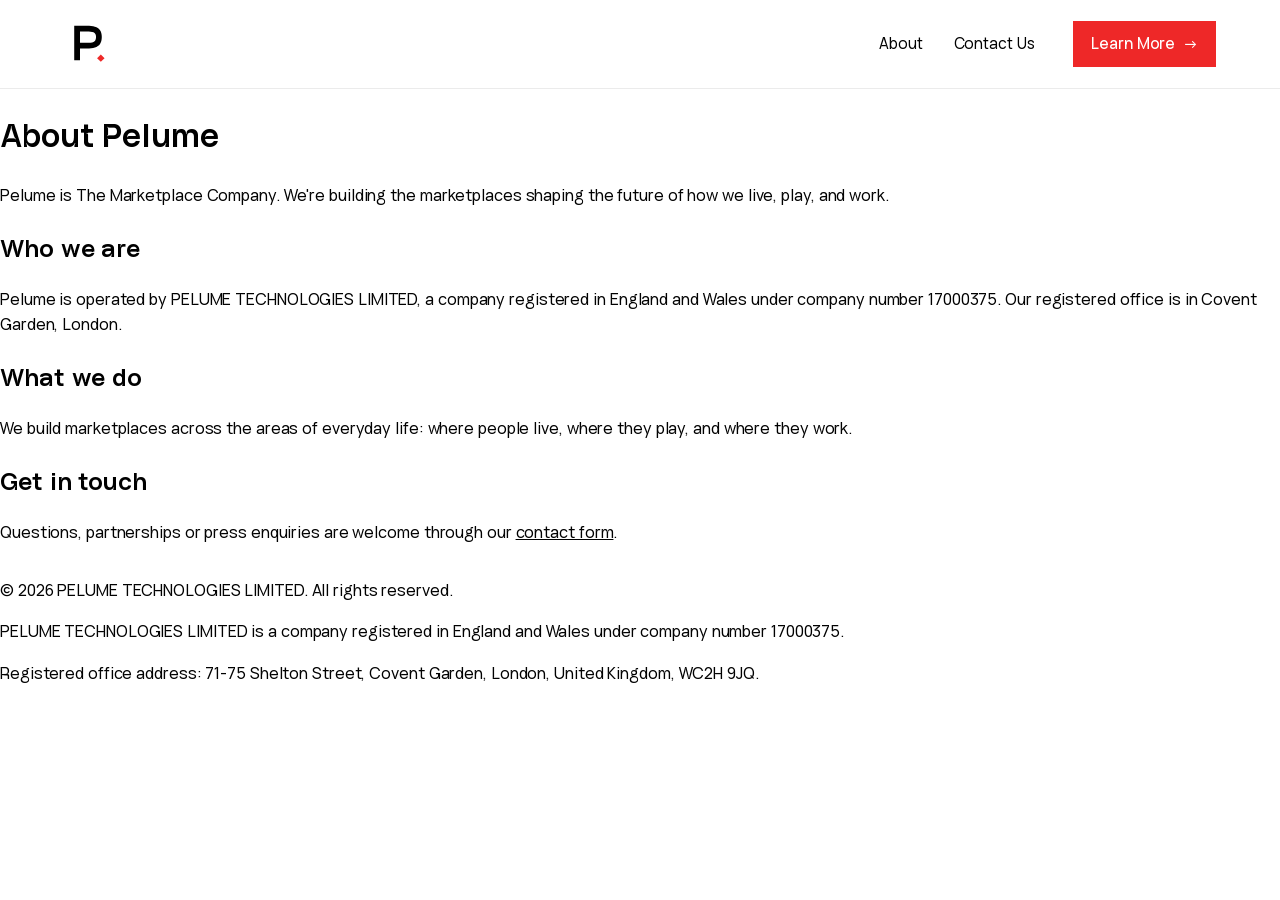
==== about.html @ f2cc62e0 "Create about.html" ====
<!DOCTYPE html>
<html lang="en-GB">
<head>
<meta charset="utf-8">
<meta name="viewport" content="width=device-width, initial-scale=1">
<meta name="color-scheme" content="light">
<meta name="theme-color" content="#ffffff">
<link rel="icon" href="favicon.ico" sizes="32x32">
<link rel="icon" href="paperclips.svg" type="image/svg+xml">
<link rel="apple-touch-icon" href="apple-touch-icon.png">
<link rel="preconnect" href="https://fonts.googleapis.com">
<link rel="preconnect" href="https://fonts.gstatic.com" crossorigin>
<link rel="stylesheet" href="https://fonts.googleapis.com/css2?family=Inter:wght@400;500&display=swap">
<link rel="preload" as="font" href="IDGrotesk-Regular-BF652cb1b4787d7.ttf" type="font/ttf" crossorigin>
<link rel="preload" as="font" href="IDGrotesk-Medium-BF652cb1b4765e1.ttf" type="font/ttf" crossorigin>
<link rel="preload" as="font" href="Jengah-q2Ozd.otf" type="font/otf" crossorigin>
<link rel="stylesheet" href="styles.css">
<link rel="stylesheet" href="additions.css">
<title>About — Pelume</title>
<meta name="description" content="Pelume is building the marketplaces shaping the future of how we live, play, and work.">
</head>
<body>
<header class="nav">
<a class="brand" href="index.html" aria-label="Pelume home">
<img src="pelume-icon-letter.svg" width="34" height="34" alt="">
</a>
<nav class="nav-links" aria-label="Primary">
<a href="about.html">About</a>
<a href="contact.html">Contact Us</a>
</nav>
<a class="btn" href="about.html">Learn More <span aria-hidden="true">→</span></a>
</header>
<main class="page">
<h1>About Pelume</h1>
<p class="lead">Pelume is The Marketplace Company. We're building the marketplaces shaping the future of how we live, play, and work.</p>
<section class="page-section">
<h2>Who we are</h2>
<p>Pelume is operated by PELUME TECHNOLOGIES LIMITED, a company registered in England and Wales under company number 17000375. Our registered office is in Covent Garden, London.</p>
</section>
<section class="page-section">
<h2>What we do</h2>
<p>We build marketplaces across the areas of everyday life: where people live, where they play, and where they work.</p>
</section>
<section class="page-section">
<h2>Get in touch</h2>
<p>Questions, partnerships or press enquiries are welcome through our <a href="contact.html">contact form</a>.</p>
</section>
</main>
<footer class="site-footer">
<p>&copy; 2026 PELUME TECHNOLOGIES LIMITED. All rights reserved.</p>
<p>PELUME TECHNOLOGIES LIMITED is a company registered in England and Wales under company number 17000375.</p>
<p>Registered office address: 71-75 Shelton Street, Covent Garden, London, United Kingdom, WC2H 9JQ.</p>
</footer>
</body>
</html>
---- styles.css ----
/* Pelume: a plain header and a hero with the paperclips flush in the corner
   and the legal line flush in the opposite one. One screen; nothing scrolls
   or animates itself. */

@font-face {
  font-family: "ID Grotesk";
  src: url("IDGrotesk-Book-BF652cb1b45dae8.ttf") format("truetype");
  font-weight: 350;
  font-style: normal;
  font-display: swap;
}

@font-face {
  font-family: "ID Grotesk";
  src: url("IDGrotesk-Regular-BF652cb1b4787d7.ttf") format("truetype");
  font-weight: 400;
  font-style: normal;
  font-display: swap;
}

@font-face {
  font-family: "ID Grotesk";
  src: url("IDGrotesk-Medium-BF652cb1b4765e1.ttf") format("truetype");
  font-weight: 500;
  font-style: normal;
  font-display: swap;
}

@font-face {
  font-family: "ID Grotesk";
  src: url("IDGrotesk-Semibold-BF652cb1b467d9d.ttf") format("truetype");
  font-weight: 600;
  font-style: normal;
  font-display: swap;
}

@font-face {
  font-family: "Jengah";
  src: url("Jengah-q2Ozd.otf") format("opentype");
  font-weight: 400;
  font-style: normal;
  font-display: swap;
}

:root {
  color-scheme: light;

  --paper: #ffffff;
  --ink: #000000;
  --grey: #6b6b6b;
  --line: rgba(0, 0, 0, 0.08);
  --red: #ee2828; /* the paperclip's own colour, averaged from its fills */

  --sans: "ID Grotesk", -apple-system, BlinkMacSystemFont, "Segoe UI", Roboto,
    Helvetica, Arial, sans-serif;


  --pad: clamp(24px, 5vw, 96px);
}

* {
  box-sizing: border-box;
}

html {
  -webkit-text-size-adjust: 100%;
}

html,
body {
  height: 100%;
}

body {
  display: flex;
  flex-direction: column;
  min-height: 100dvh;
  margin: 0;
  background: var(--paper);
  color: var(--ink);
  font-family: var(--sans);
  font-weight: 400;
  line-height: 1.6;
  letter-spacing: -0.006em;
  -webkit-font-smoothing: antialiased;
  -moz-osx-font-smoothing: grayscale;
}

a {
  color: inherit;
}

/* ---------------------------------------------------------------- button */

.btn {
  display: inline-flex;
  align-items: center;
  gap: 0.5em;
  background: var(--red);
  color: #fff;
  font-weight: 500;
  font-size: 0.95rem;
  text-decoration: none;
  white-space: nowrap;
  padding: 0.7em 1.2em;
  border-radius: 0;
  transition: opacity 0.15s ease;
}

.btn:hover,
.btn:focus-visible {
  opacity: 0.88;
}

/* ------------------------------------------------------------------- nav */

.nav {
  flex: 0 0 auto;
  display: flex;
  align-items: center;
  gap: clamp(16px, 3vw, 40px);
  padding: 20px var(--pad);
  border-bottom: 1px solid var(--line);
}

.brand {
  display: block;
  margin-right: auto;
  line-height: 0;
}

.brand img {
  display: block;
  width: 48px;
  height: 48px;
}

.nav-links {
  display: flex;
  align-items: center;
  gap: clamp(16px, 2.4vw, 32px);
}

.nav-links a {
  font-size: 0.95rem;
  text-decoration: none;
  color: var(--ink);
}

.nav-links a:hover {
  opacity: 0.7;
}

@media (max-width: 640px) {
  .nav-links {
    display: none;
  }
}

/* ----------------------------------------------------------------- hero */

.hero {
  position: relative;
  overflow: hidden;
  flex: 1 1 auto;
  padding: clamp(40px, 8vh, 96px) var(--pad) 0;
}

.hero-copy {
  position: relative;
  z-index: 1;
  max-width: 40em;
}

.hero-copy h1 {
  margin: 0;
  font-weight: 600;
  font-size: clamp(2.6rem, 1.6rem + 5vw, 5.4rem);
  line-height: 1.02;
  letter-spacing: -0.02em;
}

.hero-copy p {
  margin: clamp(20px, 3vh, 32px) 0 0;
  max-width: 30em;
  color: var(--grey);
  font-size: clamp(1.05rem, 0.9rem + 0.6vw, 1.35rem);
  line-height: 1.5;
}

.hero-copy .btn {
  margin-top: clamp(24px, 4vh, 36px);
}

.hero-mark {
  position: absolute;
  right: 0;
  bottom: 0;
  width: clamp(280px, 40vw, 620px);
  aspect-ratio: 1 / 1;
  pointer-events: none;
}

.hero-mark img {
  width: 100%;
  height: 100%;
  display: block;
}

/* Once the canvas is live, it draws the mark; the <img> stays for markup
   only and is hidden behind it. */
.hero-mark.is-live img {
  visibility: hidden;
}

.hero-mark canvas {
  position: absolute;
  inset: 0;
  width: 100%;
  height: 100%;
  display: block;
}
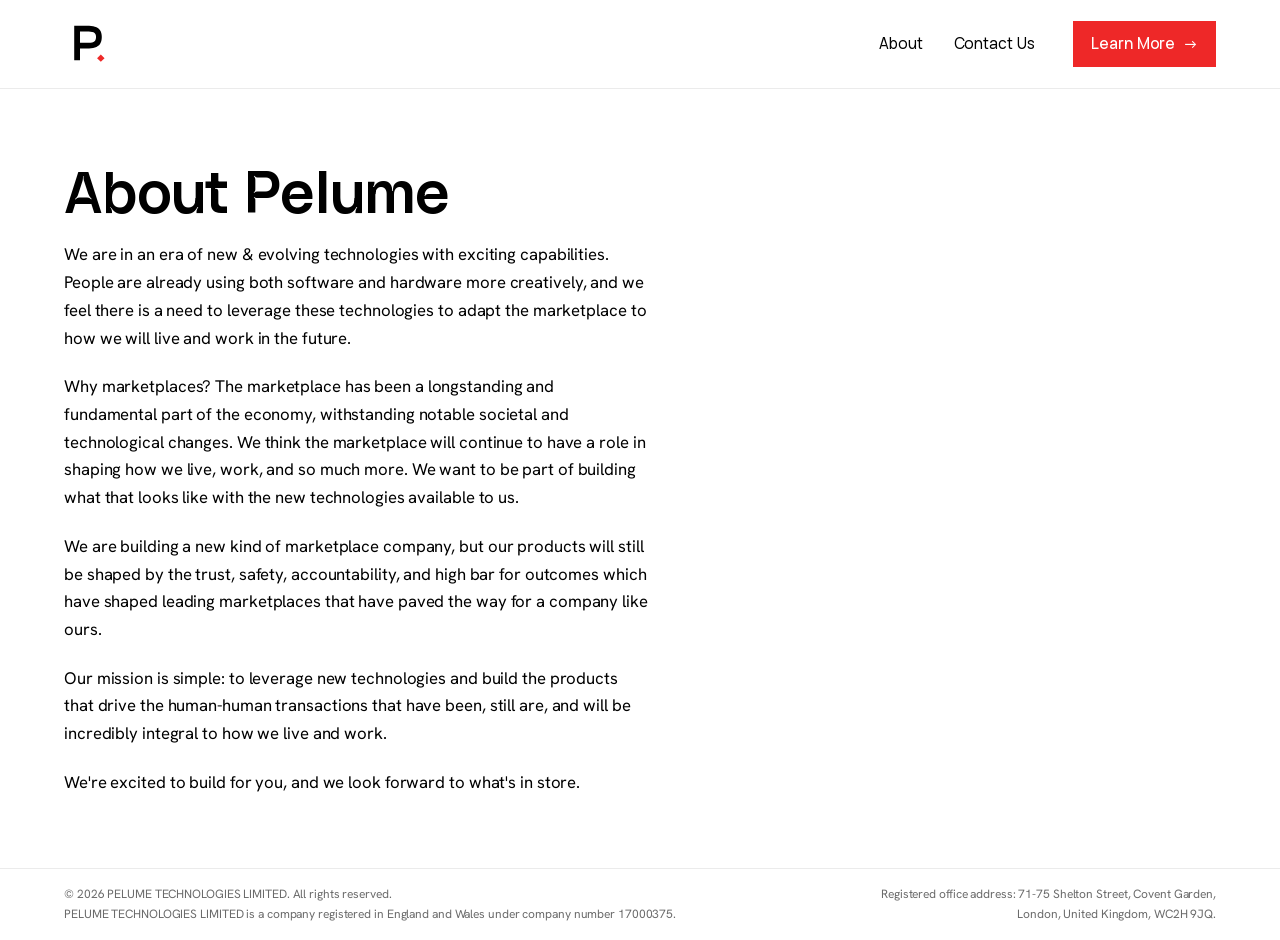
==== commit f92c93b2: "Update about.html" ====
--- a/about.html
+++ b/about.html
@@ -10,7 +10,7 @@
 <link rel="apple-touch-icon" href="apple-touch-icon.png">
 <link rel="preconnect" href="https://fonts.googleapis.com">
 <link rel="preconnect" href="https://fonts.gstatic.com" crossorigin>
-<link rel="stylesheet" href="https://fonts.googleapis.com/css2?family=Inter:wght@400;500&display=swap">
+<link rel="stylesheet" href="https://fonts.googleapis.com/css2?family=Hanken+Grotesk:wght@400;500&display=swap">
 <link rel="preload" as="font" href="IDGrotesk-Regular-BF652cb1b4787d7.ttf" type="font/ttf" crossorigin>
 <link rel="preload" as="font" href="IDGrotesk-Medium-BF652cb1b4765e1.ttf" type="font/ttf" crossorigin>
 <link rel="preload" as="font" href="Jengah-q2Ozd.otf" type="font/otf" crossorigin>
@@ -32,24 +32,18 @@
 </header>
 <main class="page">
 <h1>About Pelume</h1>
-<p class="lead">Pelume is The Marketplace Company. We're building the marketplaces shaping the future of how we live, play, and work.</p>
-<section class="page-section">
-<h2>Who we are</h2>
-<p>Pelume is operated by PELUME TECHNOLOGIES LIMITED, a company registered in England and Wales under company number 17000375. Our registered office is in Covent Garden, London.</p>
-</section>
-<section class="page-section">
-<h2>What we do</h2>
-<p>We build marketplaces across the areas of everyday life: where people live, where they play, and where they work.</p>
-</section>
-<section class="page-section">
-<h2>Get in touch</h2>
-<p>Questions, partnerships or press enquiries are welcome through our <a href="contact.html">contact form</a>.</p>
-</section>
+<p>We are in an era of new &amp; evolving technologies with exciting capabilities. People are already using both software and hardware more creatively, and we feel there is a need to leverage these technologies to adapt the marketplace to how we will live and work in the future.</p>
+<p>Why marketplaces? The marketplace has been a longstanding and fundamental part of the economy, withstanding notable societal and technological changes. We think the marketplace will continue to have a role in shaping how we live, work, and so much more. We want to be part of building what that looks like with the new technologies available to us.</p>
+<p>We are building a new kind of marketplace company, but our products will still be shaped by the trust, safety, accountability, and high bar for outcomes which have shaped leading marketplaces that have paved the way for a company like ours.</p>
+<p>Our mission is simple: to leverage new technologies and build the products that drive the human-human transactions that have been, still are, and will be incredibly integral to how we live and work.</p>
+<p>We're excited to build for you, and we look forward to what's in store.</p>
 </main>
 <footer class="site-footer">
+<div class="footer-legal">
 <p>&copy; 2026 PELUME TECHNOLOGIES LIMITED. All rights reserved.</p>
 <p>PELUME TECHNOLOGIES LIMITED is a company registered in England and Wales under company number 17000375.</p>
-<p>Registered office address: 71-75 Shelton Street, Covent Garden, London, United Kingdom, WC2H 9JQ.</p>
+</div>
+<p class="footer-address">Registered office address: 71-75 Shelton Street, Covent Garden, London, United Kingdom, WC2H 9JQ.</p>
 </footer>
 </body>
 </html>
--- a/additions.css
+++ b/additions.css
@@ -0,0 +1,101 @@
+/*
+  additions.css
+  Loaded after styles.css on every page. Uses the tokens from styles.css
+  (--sans, --grey, --line, --pad, --red, --paper).
+  Contains: hero body font (Hanken Grotesk), footer, About page, Contact page.
+*/
+
+:root {
+  --font-body: "Hanken Grotesk", -apple-system, BlinkMacSystemFont, "Segoe UI", Roboto, Helvetica, Arial, sans-serif;
+}
+
+/* Hero body text in Hanken Grotesk. The h1 and .btn keep ID Grotesk from styles.css. */
+main.hero .hero-copy p {
+  font-family: var(--font-body);
+  font-weight: 400;
+}
+
+/* Footer: sits in normal flow under the hero (body is a flex column).
+   Legal text on the left, registered office on the right. */
+.site-footer {
+  flex: 0 0 auto;
+  display: flex;
+  flex-wrap: wrap;
+  justify-content: space-between;
+  align-items: flex-start;
+  gap: 8px 48px;
+  padding: 16px var(--pad);
+  border-top: 1px solid var(--line);
+  background: var(--paper);
+  color: var(--grey);
+  font-family: var(--font-body);
+  font-size: 12px;
+  line-height: 1.6;
+}
+.site-footer p { margin: 0; }
+.footer-address { max-width: 48ch; text-align: right; }
+@media (max-width: 720px) {
+  .footer-address { max-width: none; text-align: left; }
+}
+
+/* Mobile: styles.css hides .nav-links below 640px, which would hide About and
+   Contact Us. Show them and hide the header button instead. */
+@media (max-width: 640px) {
+  .nav-links { display: flex; }
+  .nav > .btn { display: none; }
+}
+
+/* About and Contact pages */
+.page {
+  flex: 1 0 auto;
+  width: 100%;
+  max-width: calc(720px + 2 * var(--pad));
+  padding: clamp(40px, 8vh, 96px) var(--pad);
+}
+.page h1 {
+  margin: 0 0 20px;
+  font-weight: 600;
+  font-size: clamp(2.2rem, 1.4rem + 3.5vw, 3.6rem);
+  line-height: 1.05;
+  letter-spacing: -0.02em;
+}
+.page h2 { margin: 0 0 8px; font-weight: 600; font-size: 1.25rem; line-height: 1.3; }
+.page p { margin: 0; max-width: 65ch; font-family: var(--font-body); font-size: 1.05rem; line-height: 1.65; }
+.page p + p { margin-top: 1.25em; }
+.page .lead { margin-bottom: 40px; font-size: 1.15rem; line-height: 1.5; }
+.page-section { margin-top: 32px; }
+
+/* Contact form */
+.contact-form { display: grid; gap: 20px; margin-top: 8px; }
+.field-row { display: grid; grid-template-columns: 1fr 1fr; gap: 20px; }
+.field { display: grid; gap: 6px; }
+.field label { font-family: var(--font-body); font-size: 0.9rem; }
+.field input,
+.field textarea {
+  width: 100%;
+  padding: 12px 14px;
+  border: 1px solid rgba(0, 0, 0, 0.25);
+  border-radius: 0;
+  background: var(--paper);
+  color: var(--ink);
+  font-family: var(--font-body);
+  font-size: 1rem;
+}
+.field textarea { resize: vertical; }
+.field input:focus-visible,
+.field textarea:focus-visible { outline: 2px solid var(--ink); outline-offset: 2px; }
+
+/* <button class="btn"> does not inherit fonts by default */
+button.btn {
+  justify-self: start;
+  border: 0;
+  cursor: pointer;
+  font-family: var(--sans);
+  font-weight: 500;
+  font-size: 0.95rem;
+}
+.form-status { min-height: 1.5em; font-family: var(--font-body); font-size: 0.95rem; }
+
+@media (max-width: 560px) {
+  .field-row { grid-template-columns: 1fr; }
+}
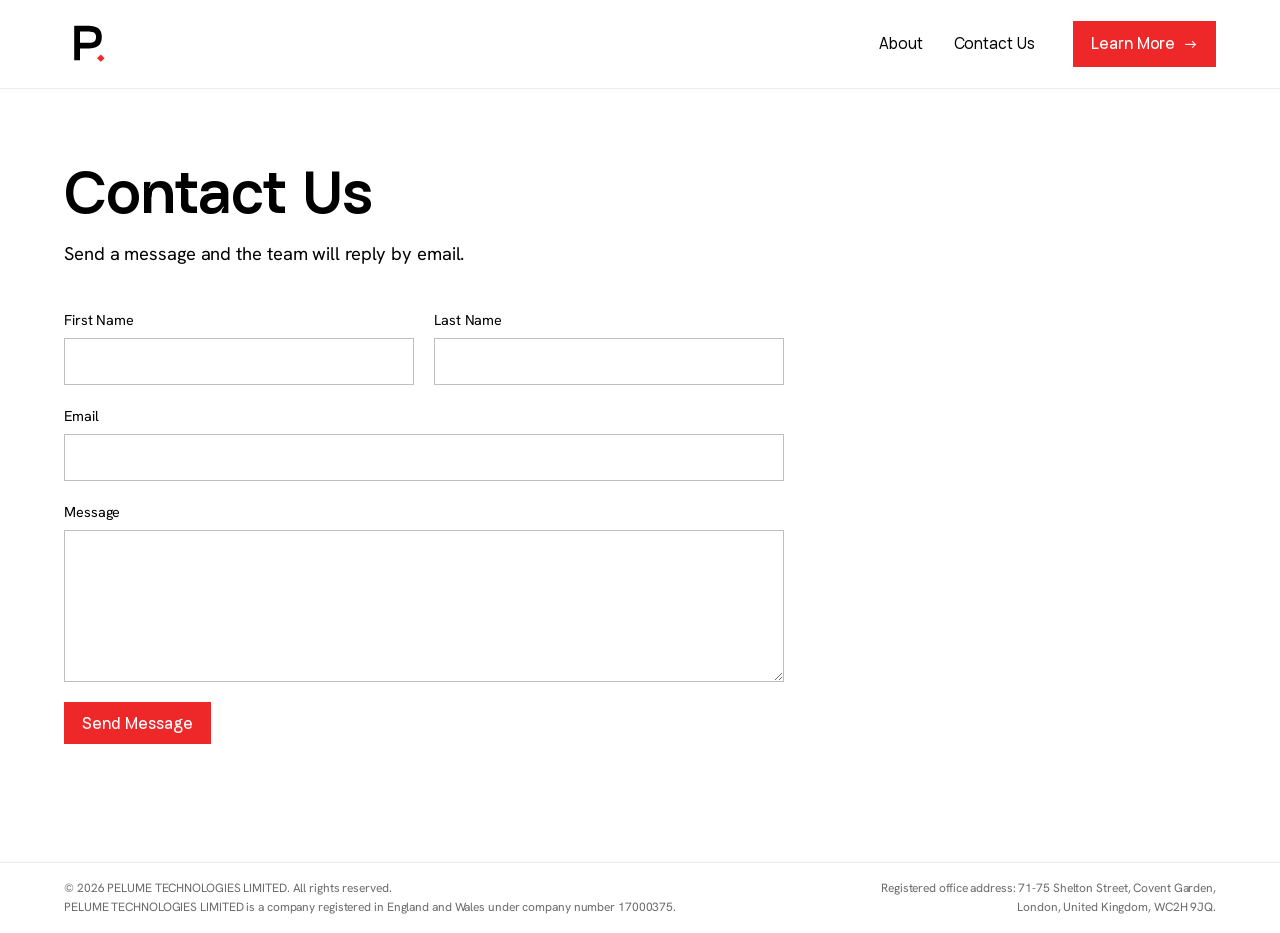
==== commit e489fbea: "Update about.html" ====
--- a/about.html
+++ b/about.html
@@ -16,8 +16,8 @@
 <link rel="preload" as="font" href="Jengah-q2Ozd.otf" type="font/otf" crossorigin>
 <link rel="stylesheet" href="styles.css">
 <link rel="stylesheet" href="additions.css">
-<title>About — Pelume</title>
-<meta name="description" content="Pelume is building the marketplaces shaping the future of how we live, play, and work.">
+<title>Contact Us — Pelume</title>
+<meta name="description" content="Contact Pelume Technologies Limited.">
 </head>
 <body>
 <header class="nav">
@@ -31,12 +31,30 @@
 <a class="btn" href="about.html">Learn More <span aria-hidden="true">→</span></a>
 </header>
 <main class="page">
-<h1>About Pelume</h1>
-<p>We are in an era of new &amp; evolving technologies with exciting capabilities. People are already using both software and hardware more creatively, and we feel there is a need to leverage these technologies to adapt the marketplace to how we will live and work in the future.</p>
-<p>Why marketplaces? The marketplace has been a longstanding and fundamental part of the economy, withstanding notable societal and technological changes. We think the marketplace will continue to have a role in shaping how we live, work, and so much more. We want to be part of building what that looks like with the new technologies available to us.</p>
-<p>We are building a new kind of marketplace company, but our products will still be shaped by the trust, safety, accountability, and high bar for outcomes which have shaped leading marketplaces that have paved the way for a company like ours.</p>
-<p>Our mission is simple: to leverage new technologies and build the products that drive the human-human transactions that have been, still are, and will be incredibly integral to how we live and work.</p>
-<p>We're excited to build for you, and we look forward to what's in store.</p>
+<h1>Contact Us</h1>
+<p class="lead">Send a message and the team will reply by email.</p>
+<form class="contact-form" id="contact-form" novalidate>
+<div class="field-row">
+<div class="field">
+<label for="first-name">First Name</label>
+<input id="first-name" name="first-name" type="text" autocomplete="given-name" required>
+</div>
+<div class="field">
+<label for="last-name">Last Name</label>
+<input id="last-name" name="last-name" type="text" autocomplete="family-name" required>
+</div>
+</div>
+<div class="field">
+<label for="email">Email</label>
+<input id="email" name="email" type="email" autocomplete="email" required>
+</div>
+<div class="field">
+<label for="message">Message</label>
+<textarea id="message" name="message" rows="6" required></textarea>
+</div>
+<button class="btn" type="submit">Send Message</button>
+<p class="form-status" id="form-status" role="status" aria-live="polite"></p>
+</form>
 </main>
 <footer class="site-footer">
 <div class="footer-legal">
@@ -45,5 +63,17 @@
 </div>
 <p class="footer-address">Registered office address: 71-75 Shelton Street, Covent Garden, London, United Kingdom, WC2H 9JQ.</p>
 </footer>
+<script>
+document.getElementById('contact-form').addEventListener('submit', function (e) {
+  e.preventDefault();
+  var status = document.getElementById('form-status');
+  if (!this.checkValidity()) {
+    status.textContent = 'Please complete all fields with a valid email address.';
+    return;
+  }
+  status.textContent = 'Thank you. Your message has been received.';
+  this.reset();
+});
+</script>
 </body>
 </html>
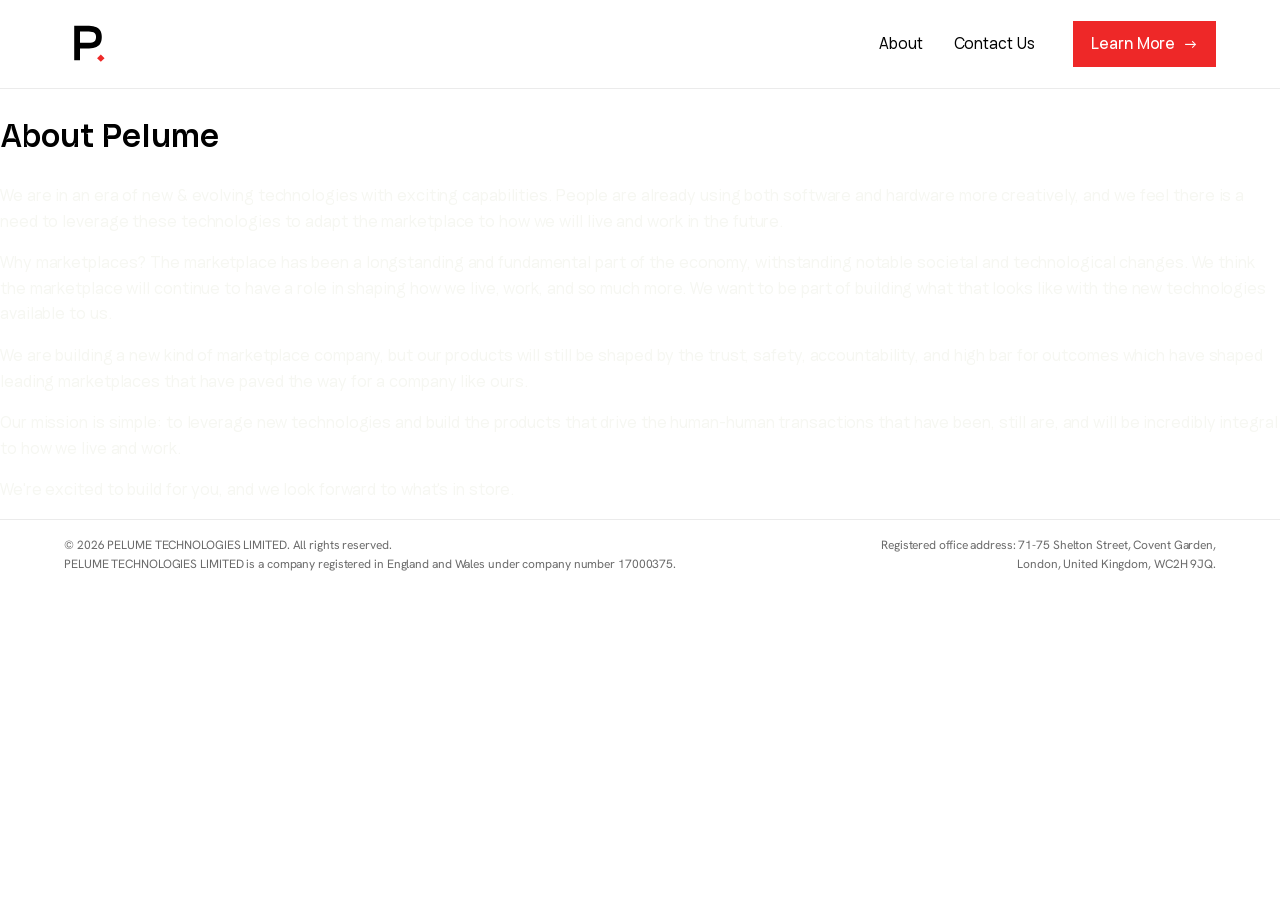
==== commit a6f5954d: "Update about.html" ====
--- a/about.html
+++ b/about.html
@@ -16,10 +16,10 @@
 <link rel="preload" as="font" href="Jengah-q2Ozd.otf" type="font/otf" crossorigin>
 <link rel="stylesheet" href="styles.css">
 <link rel="stylesheet" href="additions.css">
-<title>Contact Us — Pelume</title>
-<meta name="description" content="Contact Pelume Technologies Limited.">
+<title>About — Pelume</title>
+<meta name="description" content="Pelume is building the marketplaces shaping the future of how we live, play, and work.">
 </head>
-<body>
+<body class="about">
 <header class="nav">
 <a class="brand" href="index.html" aria-label="Pelume home">
 <img src="pelume-icon-letter.svg" width="34" height="34" alt="">
@@ -30,32 +30,16 @@
 </nav>
 <a class="btn" href="about.html">Learn More <span aria-hidden="true">→</span></a>
 </header>
-<main class="page">
-<h1>Contact Us</h1>
-<p class="lead">Send a message and the team will reply by email.</p>
-<form class="contact-form" id="contact-form" novalidate>
-<div class="field-row">
-<div class="field">
-<label for="first-name">First Name</label>
-<input id="first-name" name="first-name" type="text" autocomplete="given-name" required>
+<div class="scroll">
+<h1 class="eyebrow">About Pelume</h1>
+<main class="letter">
+<p>We are in an era of new &amp; evolving technologies with exciting capabilities. People are already using both software and hardware more creatively, and we feel there is a need to leverage these technologies to adapt the marketplace to how we will live and work in the future.</p>
+<p>Why marketplaces? The marketplace has been a longstanding and fundamental part of the economy, withstanding notable societal and technological changes. We think the marketplace will continue to have a role in shaping how we live, work, and so much more. We want to be part of building what that looks like with the new technologies available to us.</p>
+<p>We are building a new kind of marketplace company, but our products will still be shaped by the trust, safety, accountability, and high bar for outcomes which have shaped leading marketplaces that have paved the way for a company like ours.</p>
+<p>Our mission is simple: to leverage new technologies and build the products that drive the human-human transactions that have been, still are, and will be incredibly integral to how we live and work.</p>
+<p>We're excited to build for you, and we look forward to what's in store.</p>
+</main>
 </div>
-<div class="field">
-<label for="last-name">Last Name</label>
-<input id="last-name" name="last-name" type="text" autocomplete="family-name" required>
-</div>
-</div>
-<div class="field">
-<label for="email">Email</label>
-<input id="email" name="email" type="email" autocomplete="email" required>
-</div>
-<div class="field">
-<label for="message">Message</label>
-<textarea id="message" name="message" rows="6" required></textarea>
-</div>
-<button class="btn" type="submit">Send Message</button>
-<p class="form-status" id="form-status" role="status" aria-live="polite"></p>
-</form>
-</main>
 <footer class="site-footer">
 <div class="footer-legal">
 <p>&copy; 2026 PELUME TECHNOLOGIES LIMITED. All rights reserved.</p>
@@ -64,16 +48,49 @@
 <p class="footer-address">Registered office address: 71-75 Shelton Street, Covent Garden, London, United Kingdom, WC2H 9JQ.</p>
 </footer>
 <script>
-document.getElementById('contact-form').addEventListener('submit', function (e) {
-  e.preventDefault();
-  var status = document.getElementById('form-status');
-  if (!this.checkValidity()) {
-    status.textContent = 'Please complete all fields with a valid email address.';
-    return;
+(function () {
+  var letter = document.querySelector('.letter');
+  if (!letter) return;
+  if (window.matchMedia && window.matchMedia('(prefers-reduced-motion: reduce)').matches) return;
+
+  var words = [];
+  letter.querySelectorAll('p').forEach(function (p) {
+    var parts = p.textContent.split(/(\s+)/);
+    p.textContent = '';
+    parts.forEach(function (t) {
+      if (!t) return;
+      if (/^\s+$/.test(t)) { p.appendChild(document.createTextNode(' ')); return; }
+      var span = document.createElement('span');
+      span.className = 'w';
+      span.textContent = t;
+      p.appendChild(span);
+      words.push(span);
+    });
+  });
+
+  var N = words.length, W = 8, DIM = [38, 38, 38], LIT = [246, 247, 242], queued = false;
+
+  function update() {
+    queued = false;
+    var vh = window.innerHeight, r = letter.getBoundingClientRect();
+    var p = (vh * 0.6 - r.top) / r.height;
+    if (window.scrollY + vh >= document.documentElement.scrollHeight - 2) p = 1;
+    p = Math.max(0, Math.min(1, p));
+    var head = p * (N + W);
+    for (var i = 0; i < N; i++) {
+      var b = Math.max(0, Math.min(1, (head - i) / W));
+      words[i].style.color = 'rgb(' +
+        Math.round(DIM[0] + (LIT[0] - DIM[0]) * b) + ',' +
+        Math.round(DIM[1] + (LIT[1] - DIM[1]) * b) + ',' +
+        Math.round(DIM[2] + (LIT[2] - DIM[2]) * b) + ')';
+    }
   }
-  status.textContent = 'Thank you. Your message has been received.';
-  this.reset();
-});
+  function queue() { if (!queued) { queued = true; requestAnimationFrame(update); } }
+
+  window.addEventListener('scroll', queue, { passive: true });
+  window.addEventListener('resize', queue);
+  update();
+})();
 </script>
 </body>
 </html>
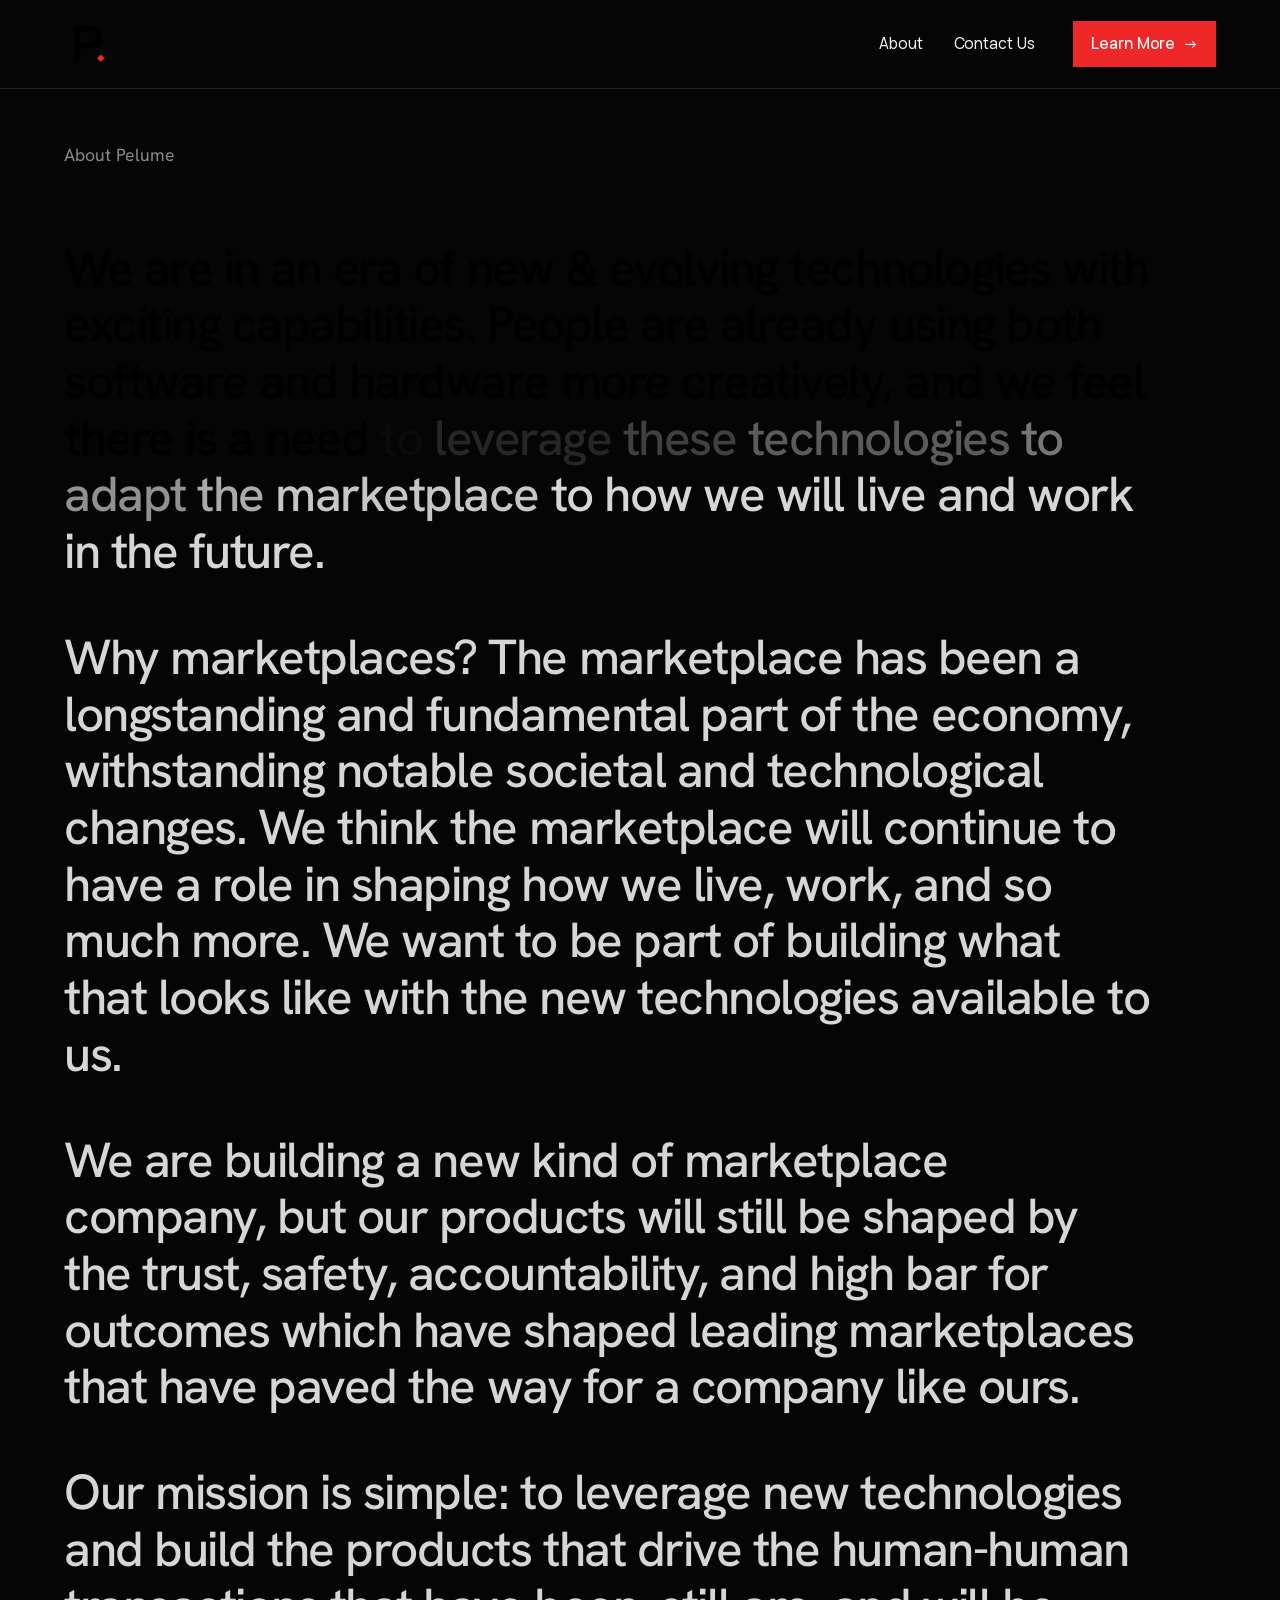
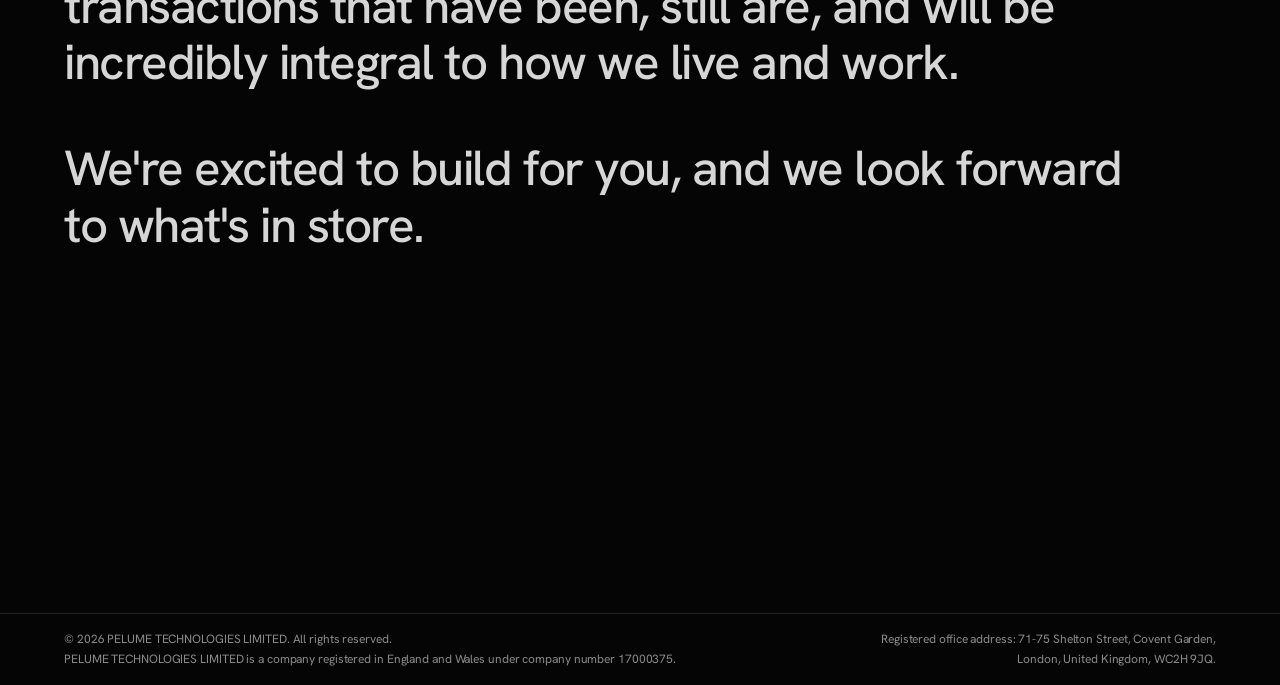
==== commit bce500d9: "Update about.html" ====
--- a/about.html
+++ b/about.html
@@ -68,7 +68,7 @@
     });
   });
 
-  var N = words.length, W = 8, DIM = [38, 38, 38], LIT = [246, 247, 242], queued = false;
+  var N = words.length, W = 8, DIM = [214, 214, 214], LIT = [0, 0, 0], queued = false;
 
   function update() {
     queued = false;
--- a/additions.css
+++ b/additions.css
@@ -99,3 +99,35 @@
 @media (max-width: 560px) {
   .field-row { grid-template-columns: 1fr; }
 }
+
+/* About page: dark scroll-reveal text. Words start dim and light up as the page scrolls. */
+body.about {
+  --paper: #050505;
+  --ink: #f6f7f2;
+  --grey: #8a8a8a;
+  --line: rgba(255, 255, 255, 0.12);
+}
+.scroll {
+  flex: 1 0 auto;
+  padding: clamp(32px, 6vh, 72px) var(--pad) 40vh;
+}
+.eyebrow {
+  margin: 0 0 clamp(32px, 8vh, 96px);
+  font-family: var(--font-body);
+  font-weight: 400;
+  font-size: 1.1rem;
+  line-height: 1.4;
+  letter-spacing: 0;
+  color: var(--grey);
+}
+.letter { max-width: min(100%, 68rem); }
+.letter p {
+  margin: 0 0 1em;
+  font-family: var(--font-body);
+  font-weight: 500;
+  font-size: clamp(1.75rem, 1rem + 2.6vw, 3.25rem);
+  line-height: 1.15;
+  letter-spacing: -0.03em;
+  color: var(--ink);
+}
+.letter p:last-child { margin-bottom: 0; }
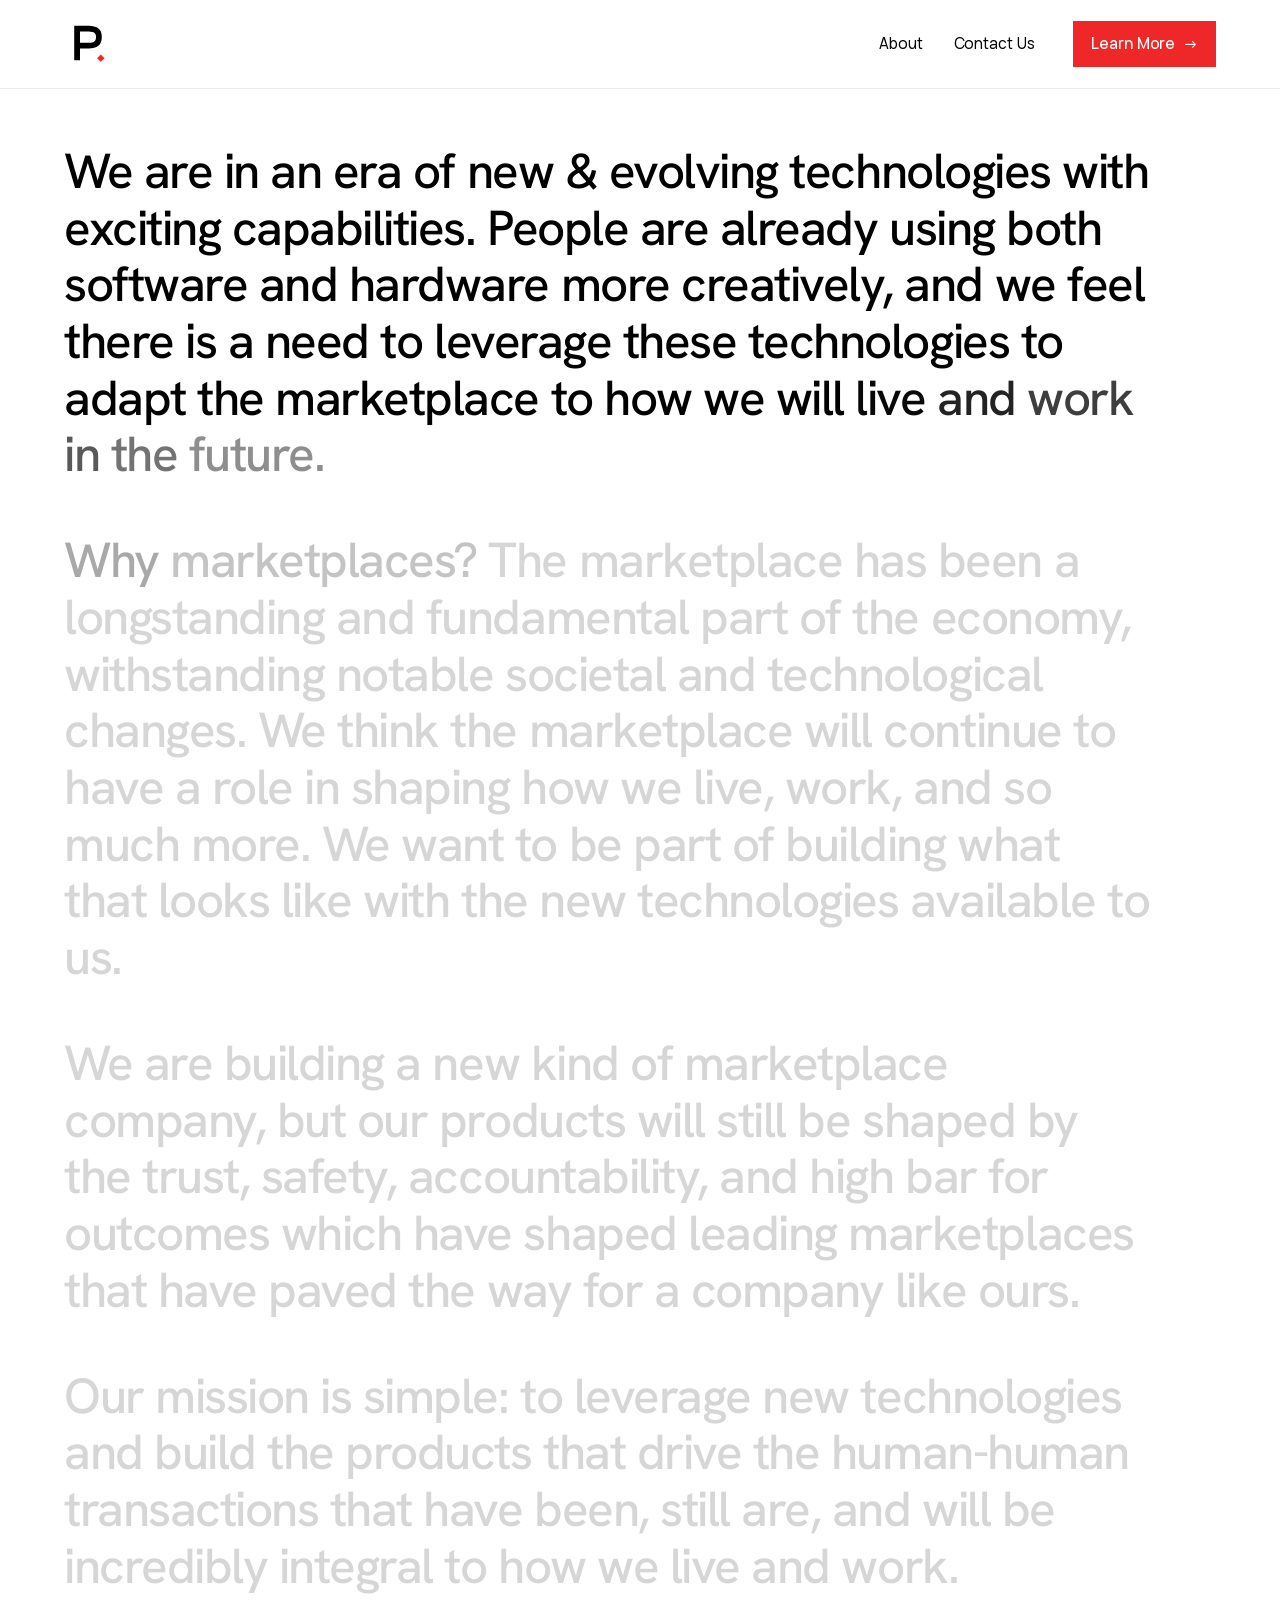
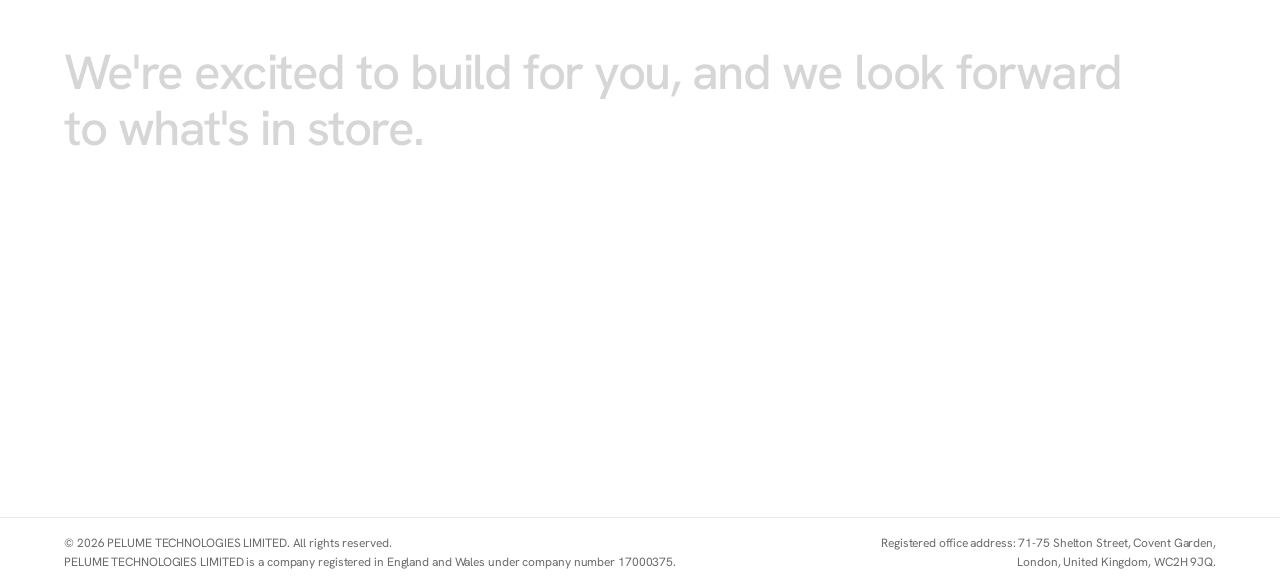
==== commit 4a708880: "Revise About section content in about.html Updated the content of the 'About' section to reflect the" ====
--- a/about.html
+++ b/about.html
@@ -31,7 +31,6 @@
 <a class="btn" href="about.html">Learn More <span aria-hidden="true">→</span></a>
 </header>
 <div class="scroll">
-<h1 class="eyebrow">About Pelume</h1>
 <main class="letter">
 <p>We are in an era of new &amp; evolving technologies with exciting capabilities. People are already using both software and hardware more creatively, and we feel there is a need to leverage these technologies to adapt the marketplace to how we will live and work in the future.</p>
 <p>Why marketplaces? The marketplace has been a longstanding and fundamental part of the economy, withstanding notable societal and technological changes. We think the marketplace will continue to have a role in shaping how we live, work, and so much more. We want to be part of building what that looks like with the new technologies available to us.</p>
--- a/additions.css
+++ b/additions.css
@@ -100,13 +100,7 @@
   .field-row { grid-template-columns: 1fr; }
 }
 
-/* About page: dark scroll-reveal text. Words start dim and light up as the page scrolls. */
-body.about {
-  --paper: #050505;
-  --ink: #f6f7f2;
-  --grey: #8a8a8a;
-  --line: rgba(255, 255, 255, 0.12);
-}
+/* About page: scroll-reveal text. Words start pale grey and turn black as the page scrolls. */
 .scroll {
   flex: 1 0 auto;
   padding: clamp(32px, 6vh, 72px) var(--pad) 40vh;
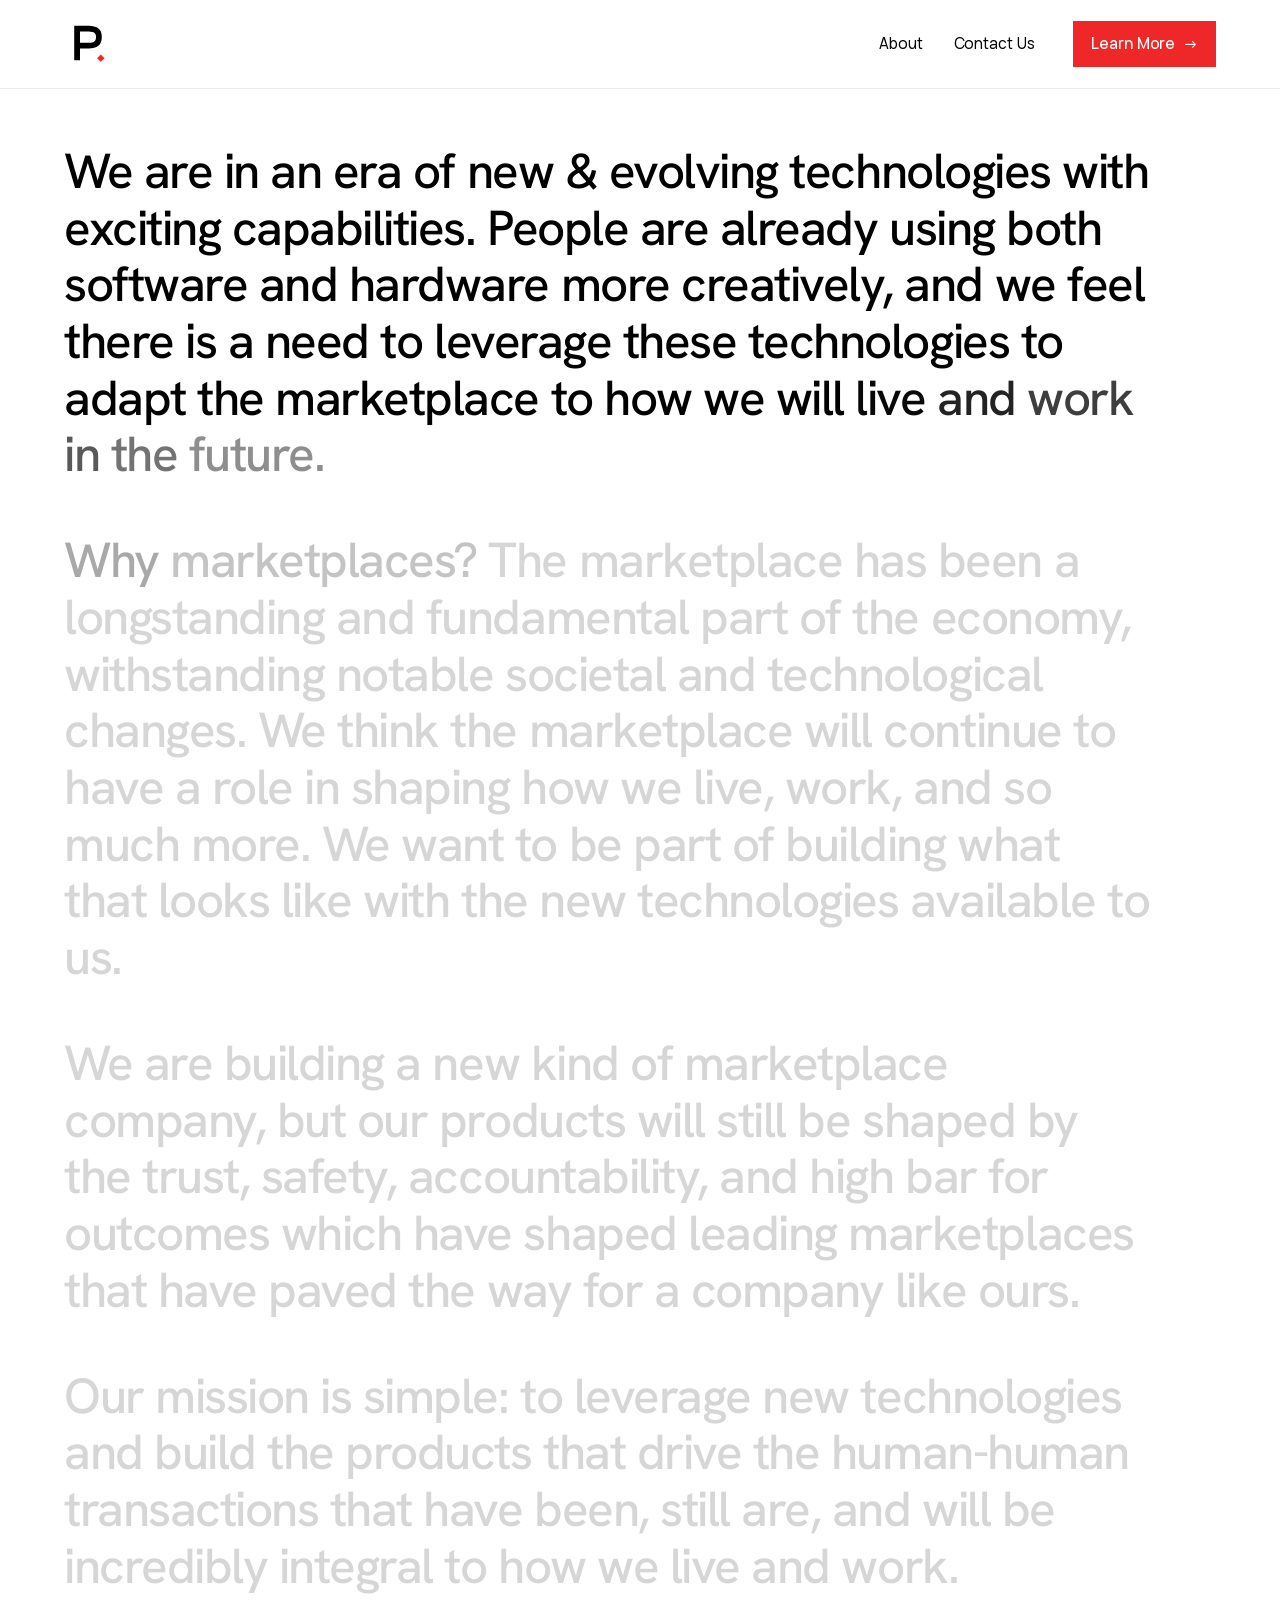
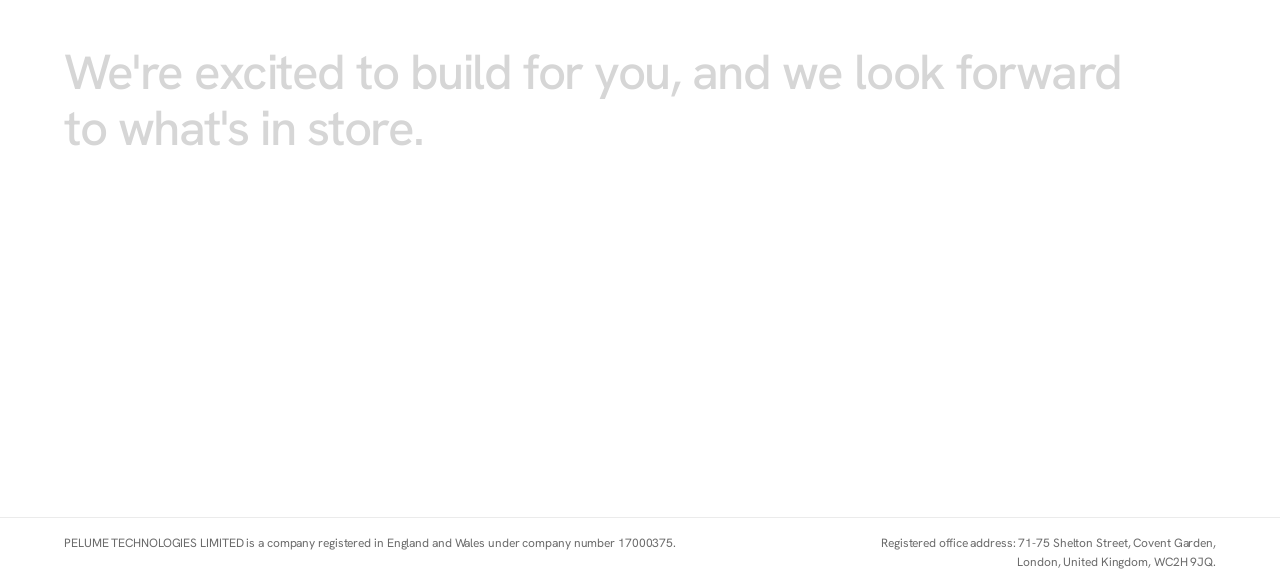
==== commit 7d4b46a2: "Update about.html" ====
--- a/about.html
+++ b/about.html
@@ -41,7 +41,6 @@
 </div>
 <footer class="site-footer">
 <div class="footer-legal">
-<p>&copy; 2026 PELUME TECHNOLOGIES LIMITED. All rights reserved.</p>
 <p>PELUME TECHNOLOGIES LIMITED is a company registered in England and Wales under company number 17000375.</p>
 </div>
 <p class="footer-address">Registered office address: 71-75 Shelton Street, Covent Garden, London, United Kingdom, WC2H 9JQ.</p>
